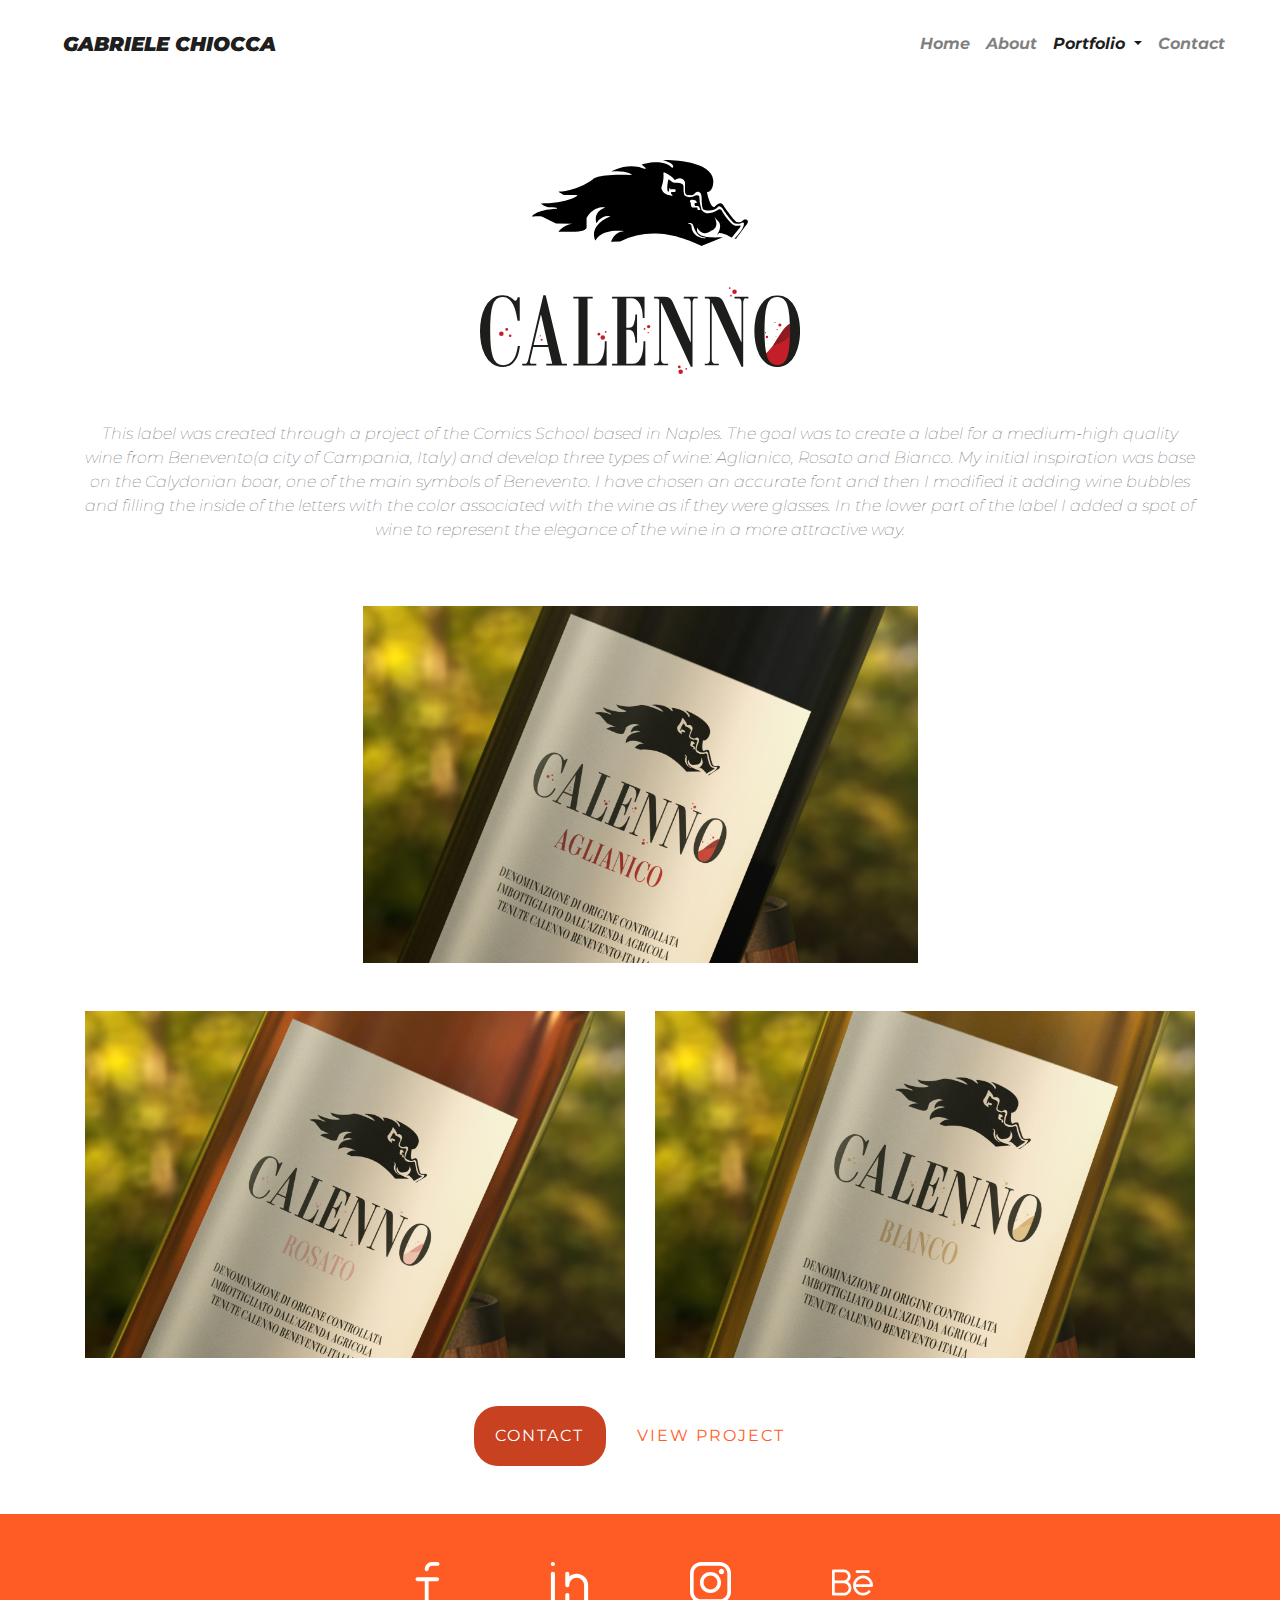
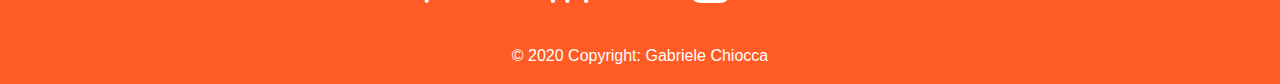
==== labelcalenno.html @ 4732134f "intial commit" ====
<!doctype html>
<html lang="en">
  <head>
    <!-- Required meta tags -->
    <meta charset="utf-8">
    <meta name="viewport" content="width=device-width, initial-scale=1, shrink-to-fit=no">

<!--
Font Montserrat
-->
<link href="https://fonts.googleapis.com/css2?family=Montserrat:ital,wght@0,400;1,300;1,400;1,900&display=swap" rel="stylesheet">

<!--
Animated Css
-->
<link
  rel="stylesheet"
  href="https://cdnjs.cloudflare.com/ajax/libs/animate.css/4.1.1/animate.min.css"
/>

    <!-- Bootstrap CSS -->
    <link rel="stylesheet" href="https://stackpath.bootstrapcdn.com/bootstrap/4.5.2/css/bootstrap.min.css" integrity="sha384-JcKb8q3iqJ61gNV9KGb8thSsNjpSL0n8PARn9HuZOnIxN0hoP+VmmDGMN5t9UJ0Z" crossorigin="anonymous">
    <link rel="stylesheet" href="pagelogo.css">

    <title>Calenno</title>
  </head>
  <body>
      <!-- Navbar navigazione -->
      <nav class="navbar navbar-expand-lg navbar-light fixed-top fontnuovo font-weight-bold pl-5 bg-white">
      <div class="container-fluid">
      <a class="navbar-brand fontnuovo" href="homegabrielechiocca.html">GABRIELE CHIOCCA</a>
      <button class="navbar-toggler" type="button" data-toggle="collapse" data-target="#navbarNavDropdown" aria-controls="navbarNavDropdown" aria-expanded="false" aria-label="Toggle navigation">
      <!--  <span class="navbar-toggler-icon"></span> -->
      <div class="animated-icon">
      <span></span>
      <span></span>
      <span></span>
      <span></span>
      </div>
      </button>
  <div class="collapse navbar-collapse" id="navbarNavDropdown">
    <ul class="navbar-nav ml-auto p-3">
      <li class="nav-item ">
        <a class="nav-link" href="homegabrielechiocca.html">Home <span class="sr-only">(current)</span></a>
      </li>

      <li class="nav-item">
        <a class="nav-link" href="homegabrielechiocca.html#about">About</a>
      </li>

      <li class="nav-item dropdown active">
        <a class="nav-link dropdown-toggle" href="#" id="navbarDropdownMenuLink" role="button" data-toggle="dropdown" aria-haspopup="true" aria-expanded="false">
          Portfolio
        </a>
        <div class="dropdown-menu" aria-labelledby="navbarDropdownMenuLink">
          <a class="dropdown-item" href="logobunrush.html">Logo BunRush</a>
          <a class="dropdown-item" href="labelcalenno.html">Calenno Wine</a>
          <a class="dropdown-item" href="logoflymeet.html">Logo FlyMeet</a>
        </div>
      </li>
      <li class="nav-item">
        <a target="_blank" class="nav-link" href="mailto:gabriele.chiocca@outlook.it">Contact</a>
      </li>
    </ul>
  </div>
  </nav>
  </div>

  <!-- Logo Image -->
  <div class="logobunrush txt-al">
    <img class="logo-image w-25 calenno-logo-grandezza" src="logocalenno.svg" alt="Calenno Wine" />
    </div>

<!-- Testo Descrizione Logo -->

<div class="container testo-logo">
  <div class="row">
    <div class="col-xl-12 txt-al mt-5 margine-4 grandezzafont ">
  <p class="font-weight-lighter fontnuovo">This label was created through a project of the Comics School based in Naples.
    The goal was to create a label for a medium-high quality wine from Benevento(a city of Campania, Italy) and develop three types of wine: Aglianico, Rosato and Bianco.
My initial inspiration was base on the Calydonian boar, one of the main symbols of Benevento.
I have chosen an accurate font and then I modified it adding wine bubbles and filling the inside of the letters with the color associated with the wine as if they were glasses.
In the lower part of the label I added a spot of wine to represent the elegance of the wine in a more attractive way.






    </div>
</div>
</div>

<div class="container mt-5 margine-4">
<div class="txt-al">
      <img class="img-fluid w-50 grandezza100" src="aglianico2.jpg" alt="Calenno Aglianico"/>
</div>
</div>

<div class="container mt-5 margine-4">
  <div class="row">
    <div class="col-xl-6">
      <img class="img-fluid" src="rosato2.jpg" alt="Calenno Rosato"/>
    </div>

    <div class="col-xl-6 margine-4">
      <img class="img-fluid" src="bianco2.jpg" alt="Calenno Bianco">
    </div>

</div>
</div>



<div class="container mt-5 margine-4 marginebutton-nuovo">
  <div class="row">
    <div class="col-xl-12 txt-al">
      <a target="_blank" href="mailto:gabriele.chiocca@outlook.it" class="btn btn-primary  btn-lg mr-1">Contact</a>
      <a target="_blank" class="btn btn-secondary btn-sm" href="https://www.behance.net/gallery/94511289/Calenno-Wine">View project</a>
</div>
</div>
</div>



<!-- Footer -->
<footer class=" bg-footer mt-5 margine-4">

  <!-- Footer Elements -->
  <div class="container">

    <!-- Grid row-->
    <div class="row">

      <!-- Grid column -->
      <div class="col-md-12 pt-5">
        <div class="margin-footer allinea-icone">

          <!-- Facebook -->
<a target="_blank" href="https://www.facebook.com/gabriele.n.chiocca/">
          <image class="filter-white f-width" src="facebook-logo.svg" />
</a>
          <!--Linkedin -->
          <a target="_blank" href="https://www.linkedin.com/in/gabriele-chiocca-24419318b/">
          <image  class="filter-white margin-icon f-width" src="linkedin-logo.svg" />
</a>
          <!--Instagram-->
<a target="_blank" href="https://www.instagram.com/gabriele_chiocca/?hl=it">
            <image  class="filter-white margin-insta-icon f-width" src="instagram-logo.svg" />
</a>
          <!--Behance-->
<a target="_blank" href="https://www.behance.net/gabrielechioccart">
          <image class="filter-white f-width" src="behance.svg" />
</a>
        </div>
      </div>
      <!-- Grid column -->

    </div>
    <!-- Grid row-->

  </div>
  <!-- Footer Elements -->

  <!-- Copyright -->
  <div class="footer-copyright whitecolor text-center py-3">© 2020 Copyright:
    <a class="whitecolor" href="https://mdbootstrap.com/">Gabriele Chiocca</a>
  </div>
  <!-- Copyright -->

</footer>
<!-- Footer -->
  <!-- Optional JavaScript -->
  <!-- jQuery first, then Popper.js, then Bootstrap JS -->
  <script src="https://code.jquery.com/jquery-3.5.1.slim.min.js" integrity="sha384-DfXdz2htPH0lsSSs5nCTpuj/zy4C+OGpamoFVy38MVBnE+IbbVYUew+OrCXaRkfj" crossorigin="anonymous"></script>
  <script src="https://cdn.jsdelivr.net/npm/popper.js@1.16.1/dist/umd/popper.min.js" integrity="sha384-9/reFTGAW83EW2RDu2S0VKaIzap3H66lZH81PoYlFhbGU+6BZp6G7niu735Sk7lN" crossorigin="anonymous"></script>
  <script src="https://stackpath.bootstrapcdn.com/bootstrap/4.5.2/js/bootstrap.min.js" integrity="sha384-B4gt1jrGC7Jh4AgTPSdUtOBvfO8shuf57BaghqFfPlYxofvL8/KUEfYiJOMMV+rV" crossorigin="anonymous"></script>
</body>
---- pagelogo.css ----
*{
  margin: 0;
  padding: 0;
  box-sizing: border-box;
}



.navbar-light .navbar-toggler {
    border: none;
}

.larghezza-fly{
  width: 30%;
}

/** stili comuni icona menu **/
.animated-icon{
  color: black;
    width: 30px;
    height: 20px;
    position: relative;
    margin: 0px;
    -webkit-transform: rotate(0deg);
    -moz-transform: rotate(0deg);
    -o-transform: rotate(0deg);
    transform: rotate(0deg);
    -webkit-transition: .5s ease-in-out;
    -moz-transition: .5s ease-in-out;
    -o-transition: .5s ease-in-out;
    transition: .5s ease-in-out;
    cursor: pointer;
}

.animated-icon span {
    background: black;
    display: block;
    position: absolute;
    height: 3px;
    width: 100%;
    border-radius: 9px;
    opacity: 1;
    left: 0;
    -webkit-transform: rotate(0deg);
    -moz-transform: rotate(0deg);
    -o-transform: rotate(0deg);
    transform: rotate(0deg);
    -webkit-transition: .25s ease-in-out;
    -moz-transition: .25s ease-in-out;
    -o-transition: .25s ease-in-out;
    transition: .25s ease-in-out;
}

/** menu chiuso **/
.animated-icon span:nth-child(1) {
    top: 0px;
}

.animated-icon span:nth-child(2),
.animated-icon span:nth-child(3) {
    top: 10px;
}

.animated-icon span:nth-child(4) {
    top: 20px;
}

button.navbar-toggler{
  outline: none;
}


/** menu aperto **/
button.navbar-toggler[aria-expanded="true"] .animated-icon span:nth-child(1) {
    top: 11px;
    width: 0%;
    left: 50%;
}

button.navbar-toggler[aria-expanded="true"] .animated-icon span:nth-child(2) {
    -webkit-transform: rotate(45deg);
    -moz-transform: rotate(45deg);
    -o-transform: rotate(45deg);
    transform: rotate(45deg);
}

button.navbar-toggler[aria-expanded="true"] .animated-icon span:nth-child(3) {
    -webkit-transform: rotate(-45deg);
    -moz-transform: rotate(-45deg);
    -o-transform: rotate(-45deg);
    transform: rotate(-45deg);
}

button.navbar-toggler[aria-expanded="true"] .animated-icon span:nth-child(4) {
    top: 11px;
    width: 0%;
    left: 50%;
}


.btn-primary:active,
.btn-primary:focus,
.btn-secondary:active
{
  box-shadow: none !important;
}

.btn-secondary:focus{
  box-shadow: 0 5px 10px 0 rgba(0, 121, 107, 0.1);
  opacity: 1;
    color: #ff5c26;
    background-color: transparent;
    border-color: transparent;
}

.btn-primary {
  padding: 1.3rem;
  border-radius: 24px;
  background-color: #c84120;
  font-family: "Montserrat", sans-serif;
  font-size: 16px;
  line-height: 100%;
  font-weight: 400;
  text-align: center;
  letter-spacing: 2px;
  text-transform: uppercase;
  border-color: transparent;
}

.btn-primary:not(:disabled):not(.disabled).active, .btn-primary:not(:disabled):not(.disabled):active, .show>.btn-primary.dropdown-toggle {
    color: #fff;
    background-color: #ff5c26;
    border-color: #c84120;
}

.btn-primary.focus, .btn-primary:focus {
    color: #fff;
    background-color: #c84120;
    border-color: #c84120;
    box-shadow: transparent;
  }


.btn-primary:hover {
    background-color: #ff5c26;
    border-color: #c84120;
}

.btn-secondary {
    background-color: rgba(0, 121, 107, 0);
    box-shadow: none;
    color: #ff5c26;
    font-family: "Montserrat", sans-serif;
    font-size: 1rem;
    line-height: 100%;
    font-weight: 400;
    text-align: center;
    letter-spacing: 2px;
    text-transform: uppercase;
    font-size: 16px;
    padding: 1.3rem;
    border-radius: 24px;
    border-color: transparent;
}

.btn-secondary.focus, .btn-secondary:focus {
    color: #ff5c26;
    background-color: transparent;
    border-color: transparent;
}

.btn-secondary:not(:disabled):not(.disabled).active, .btn-secondary:not(:disabled):not(.disabled):active, .show>.btn-secondary.dropdown-toggle {
    color: #ff5c26;
    background-color: transparent;
    border-color: transparent;
}

.btn-secondary:hover {
  box-shadow: 0 5px 10px 0 rgba(0, 121, 107, 0.1);
  opacity: 1;
    color: #ff5c26;
    background-color: transparent;
    border-color: transparent;
}

.logo-image{
  margin-top: 160px;
}

.txt-al{
  text-align: center;
}

.fontnuovo{
  font-family: 'Montserrat', sans-serif;
  font-style: italic;
  font-weight:bolder;
  color:rgb(55, 57, 71);
}

.my-svg-alternate {
  display: none;
}
.no-svg .my-svg-alternate {
  display: block;
  width: 100px;
  height: 100px;
  background-image: url(image.png);
}

.f-width{
  width: 41px;
}

.allinea-icone{
  text-align: center;
}

.filter-white {
   filter: invert(99%) sepia(100%) saturate(0%) hue-rotate(261deg) brightness(102%) contrast(105%);
}

.whitecolor{
  color: white;
}

.bg-footer{
  background-color: #ff5c25;
}

.margin-footer{
    margin-bottom: 25px;
}

.margin-icon{
  margin-left: 6rem ;
  margin-right: 6rem ;
}

.margin-insta-icon{
    margin-right: 6rem ;
}

/* ADATTAMENTO MOBILE */
@media (max-width:415px)  {
  .margin-icon{
    margin-left: 3rem;
    margin-right: 3rem;
  }

.margin-insta-icon{
  margin-right: 3rem;
}

.padding-foto-bun{
  padding-top: 1.5rem !important;
}

.logo-image{
  margin-top: 79px;
}

.dimensione-bun{
  width: 60%;
}

.marginparagrafo{
  margin-top: 1.5rem !important;
}

/* PARTE CALENNO */

.calenno-logo-grandezza{
  width: 60% !important;
}

.margine-4{
  margin-top: 1.5rem !important;
}

.grandezza100{
  width: 100% !important;
}


.marginebutton-nuovo{
  margin-top: 3rem !important;
  margin-bottom: 3rem !important;
}



/* PARTE FLYMEET */

}

/* ADATTAMENTO 2 MOBILE */
@media screen and (min-width:416px) and (max-width: 575px)  {
  .margin-icon{
    margin-left: 3rem;
    margin-right: 3rem;
  }

.margin-insta-icon{
  margin-right: 3rem;
}

.padding-foto-bun{
  padding-top: 1.5rem !important;
}

.logo-image{
  margin-top: 79px;
}

.dimensione-bun{
  width: 60%;
}

.marginparagrafo{
  margin-top: 1.5rem !important;
}

.marginebutton-nuovo{
  margin-top: 3rem !important;
  margin-bottom: 3rem !important;
}


}

/* ADATTAMENTO TABLET-LARGE */

@media screen and (min-width: 768px) and (max-width: 991px)  {

  .padding-foto-bun{
    padding-top: 1.5rem !important;
  }



  .calenno-logo-grandezza{
    width: 50% !important;
  }

  .margine-4{
    margin-top: 1.5rem !important;
  }

.marginebutton-nuovo{
  margin-top: 3rem !important;
  margin-bottom: 3rem !important;
}

  .grandezza100{
    width: 100% !important;
  }

}




@media screen and (min-width: 992px) and (max-width: 1199px)  {


.larghezza-fly{
  width: 40%;
}

  .padding-foto-bun{
    padding-top: 1.5rem !important;
  }

.grandezzafont{
  font-size: 22px;
}

  .calenno-logo-grandezza{
    width: 33% !important;
  }

  .margine-4{
    margin-top: 1.5rem !important;
  }

  .grandezza100{
    width: 100% !important;
  }

  .marginebutton-nuovo{
    margin-top: 3rem !important;
    margin-bottom: 3rem !important;
  }

}
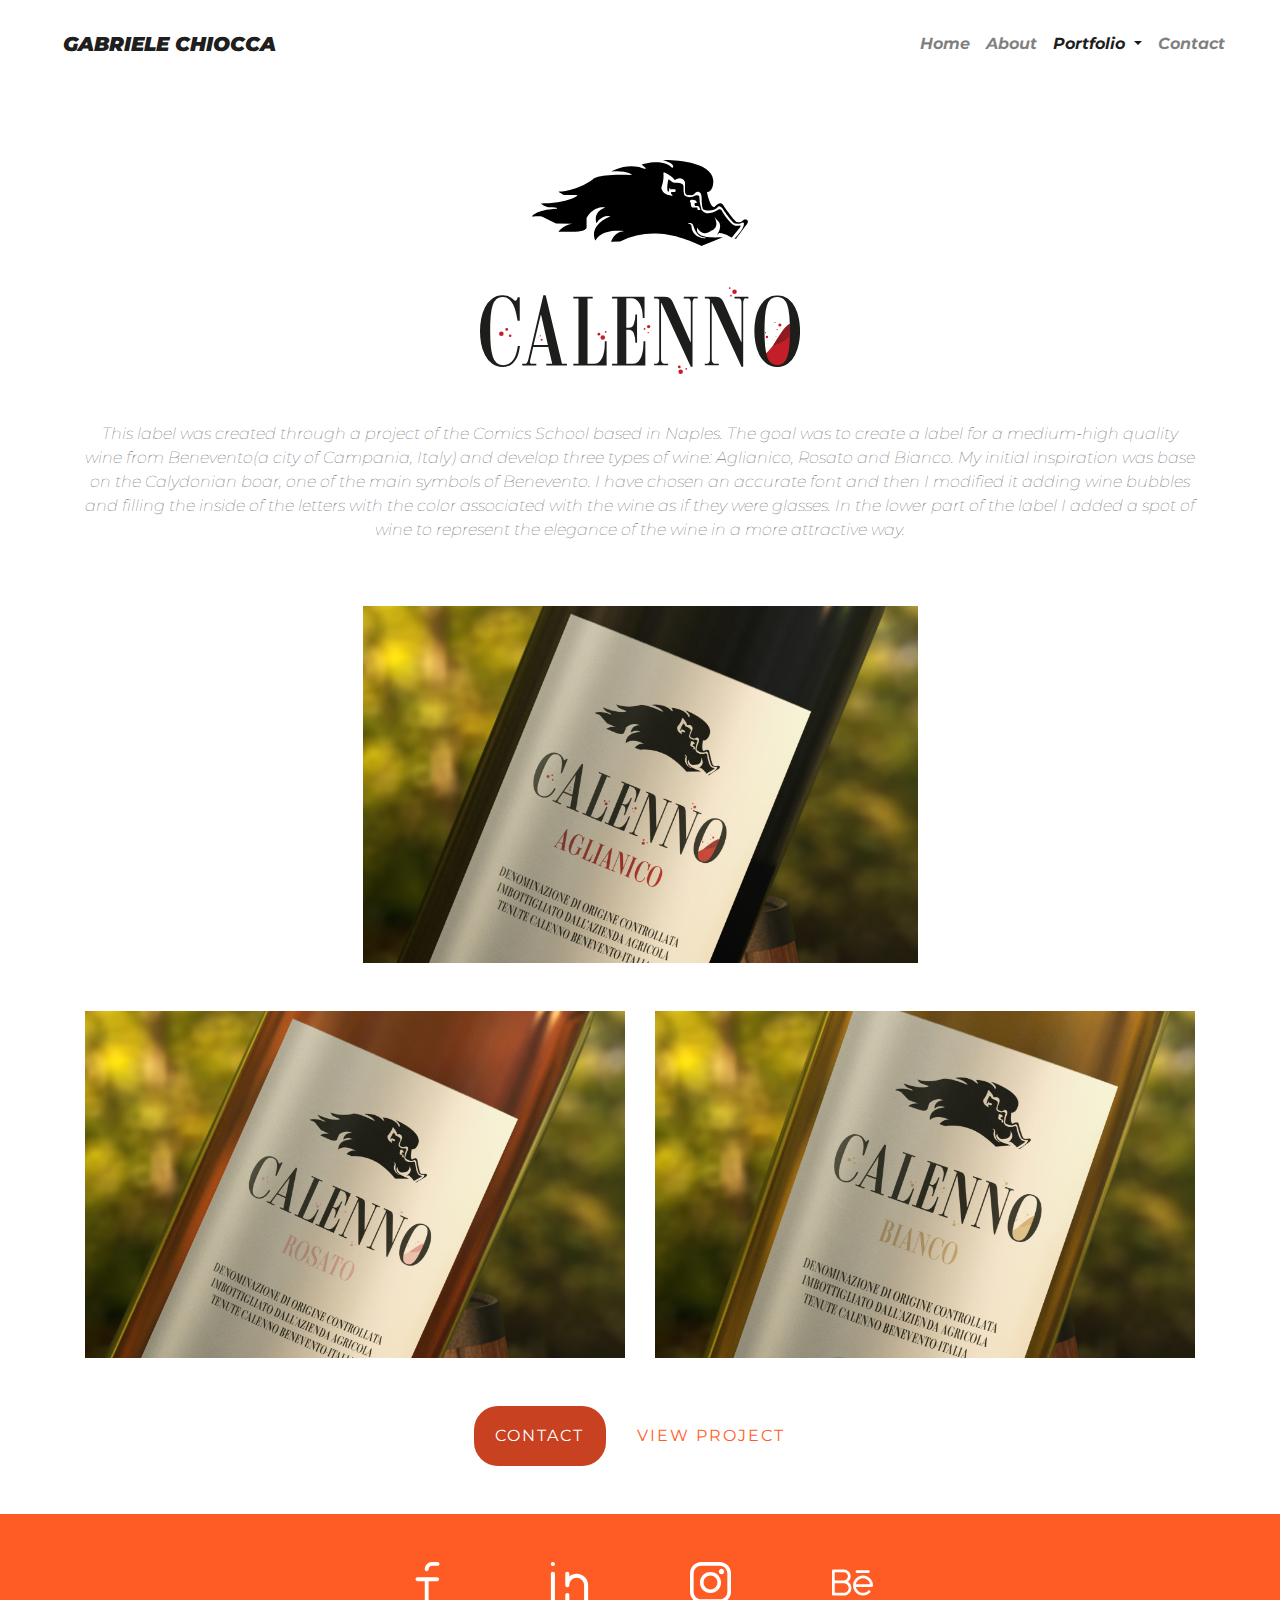
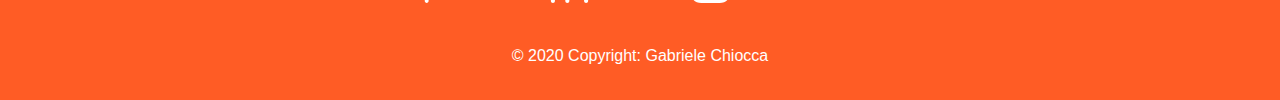
==== commit 263859b5: "Update labelcalenno.html" ====
--- a/labelcalenno.html
+++ b/labelcalenno.html
@@ -28,7 +28,7 @@
       <!-- Navbar navigazione -->
       <nav class="navbar navbar-expand-lg navbar-light fixed-top fontnuovo font-weight-bold pl-5 bg-white">
       <div class="container-fluid">
-      <a class="navbar-brand fontnuovo" href="homegabrielechiocca.html">GABRIELE CHIOCCA</a>
+      <a class="navbar-brand fontnuovo" href="https://gabrielechioccaportfolio.netlify.app">GABRIELE CHIOCCA</a>
       <button class="navbar-toggler" type="button" data-toggle="collapse" data-target="#navbarNavDropdown" aria-controls="navbarNavDropdown" aria-expanded="false" aria-label="Toggle navigation">
       <!--  <span class="navbar-toggler-icon"></span> -->
       <div class="animated-icon">
@@ -41,11 +41,11 @@
   <div class="collapse navbar-collapse" id="navbarNavDropdown">
     <ul class="navbar-nav ml-auto p-3">
       <li class="nav-item ">
-        <a class="nav-link" href="homegabrielechiocca.html">Home <span class="sr-only">(current)</span></a>
+        <a class="nav-link" href="https://gabrielechioccaportfolio.netlify.app">Home <span class="sr-only">(current)</span></a>
       </li>
 
       <li class="nav-item">
-        <a class="nav-link" href="homegabrielechiocca.html#about">About</a>
+        <a class="nav-link" href="index.html#about">About</a>
       </li>
 
       <li class="nav-item dropdown active">
@@ -138,20 +138,16 @@
 
           <!-- Facebook -->
 <a target="_blank" href="https://www.facebook.com/gabriele.n.chiocca/">
-          <image class="filter-white f-width" src="facebook-logo.svg" />
-</a>
+          <image class="filter-white f-width" src="facebook-logo.svg"/></a>
           <!--Linkedin -->
           <a target="_blank" href="https://www.linkedin.com/in/gabriele-chiocca-24419318b/">
-          <image  class="filter-white margin-icon f-width" src="linkedin-logo.svg" />
-</a>
+          <image  class="filter-white margin-icon f-width" src="linkedin-logo.svg"/></a>
           <!--Instagram-->
 <a target="_blank" href="https://www.instagram.com/gabriele_chiocca/?hl=it">
-            <image  class="filter-white margin-insta-icon f-width" src="instagram-logo.svg" />
-</a>
+            <image  class="filter-white margin-insta-icon f-width" src="instagram-logo.svg"/></a>
           <!--Behance-->
 <a target="_blank" href="https://www.behance.net/gabrielechioccart">
-          <image class="filter-white f-width" src="behance.svg" />
-</a>
+          <image class="filter-white f-width" src="behance.svg"/></a>
         </div>
       </div>
       <!-- Grid column -->
@@ -163,8 +159,8 @@
   <!-- Footer Elements -->
 
   <!-- Copyright -->
-  <div class="footer-copyright whitecolor text-center py-3">© 2020 Copyright:
-    <a class="whitecolor" href="https://mdbootstrap.com/">Gabriele Chiocca</a>
+    <div class="footer-copyright whitecolor text-center py-3">
+    <p class="whitecolor">© 2020 Copyright: Gabriele Chiocca</p>
   </div>
   <!-- Copyright -->
 
